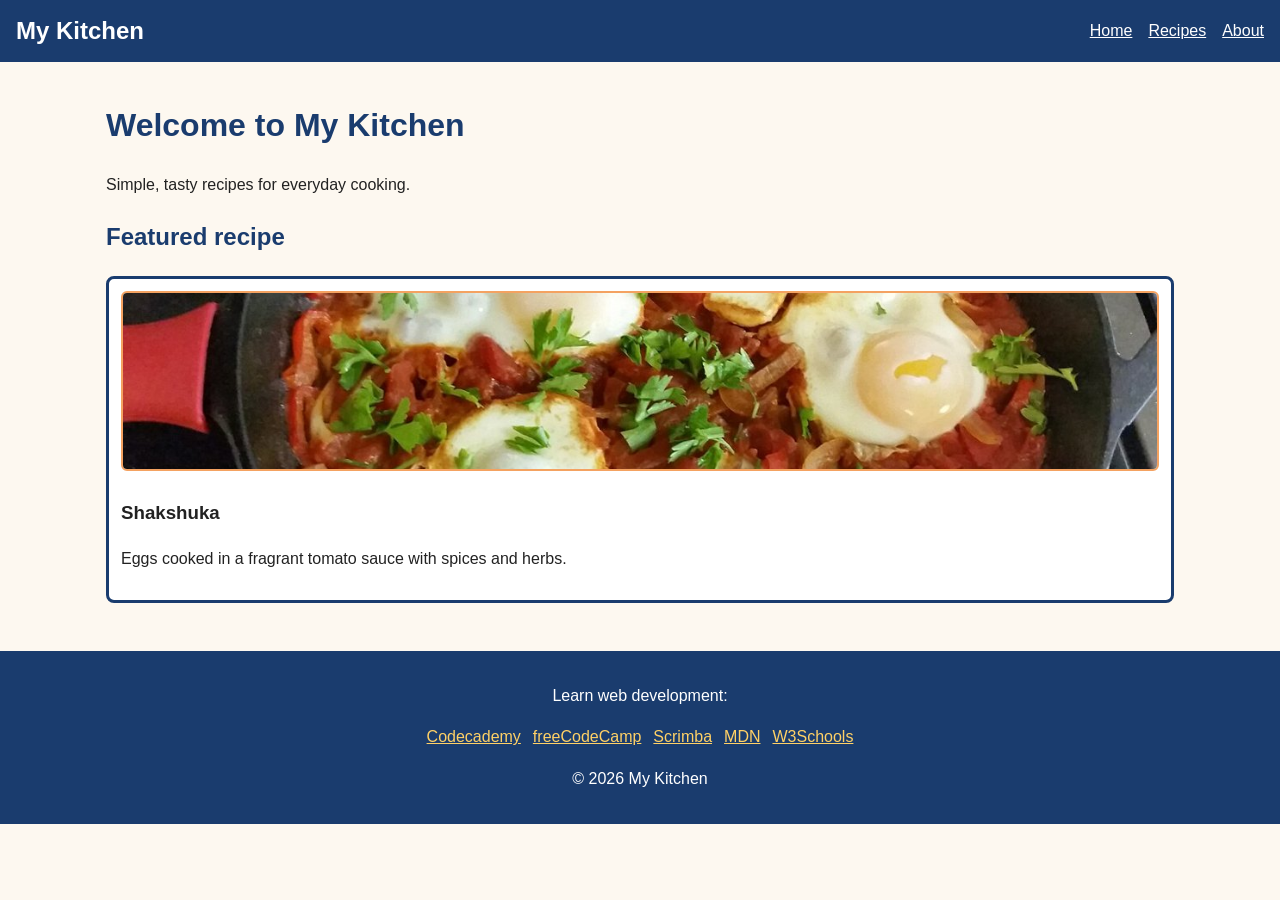
==== index.html @ f415b22b "Initial commit: recipe website" ====
<!DOCTYPE html>
<html lang="en">
<head>
  <meta charset="UTF-8">
  <meta name="viewport" content="width=device-width, initial-scale=1.0">
  <title>My Kitchen</title>
  <link rel="stylesheet" href="css/style.css">
</head>
<body>
  <header class="site-header">
    <a href="index.html" class="logo">My Kitchen</a>
    <nav>
      <ul>
        <li><a href="index.html">Home</a></li>
        <li><a href="recettes.html">Recipes</a></li>
        <li><a href="about.html">About</a></li>
      </ul>
    </nav>
  </header>

  <main>
    <h1>Welcome to My Kitchen</h1>
    <p>Simple, tasty recipes for everyday cooking.</p>

    <section>
      <h2>Featured recipe</h2>
      <article class="card">
        <img src="images/recipe2.jpg" alt="Shakshuka in a pan">
        <h3>Shakshuka</h3>
        <p>Eggs cooked in a fragrant tomato sauce with spices and herbs.</p>
      </article>
    </section>
  </main>

  <footer>
    <p>Learn web development:</p>
    <ul>
      <li><a href="https://www.codecademy.com" target="_blank" rel="noopener">Codecademy</a></li>
      <li><a href="https://www.freecodecamp.org" target="_blank" rel="noopener">freeCodeCamp</a></li>
      <li><a href="https://scrimba.com" target="_blank" rel="noopener">Scrimba</a></li>
      <li><a href="https://developer.mozilla.org" target="_blank" rel="noopener">MDN</a></li>
      <li><a href="https://www.w3schools.com" target="_blank" rel="noopener">W3Schools</a></li>
    </ul>
    <p>&copy; 2026 My Kitchen</p>
  </footer>
</body>
</html>
---- css/style.css ----
/* ==========================================================
   STYLE DE PERSONNE B (binôme 2)
   Ce fichier couvre : base, en-tête, galerie (Grid),
   tableau, formulaire, pied de page et responsive.
   ========================================================== */

/* 1. Couleurs : on les définit une fois, on les réutilise partout */
:root {
  --bleu: #1a3c6e;
  --orange: #f4a261;
  --fond: #fdf8f0;
  --texte: #222222;
}

/* 2. Base : chaque boîte compte sa bordure et son padding dans sa largeur */
* {
  box-sizing: border-box;
}

body {
  margin: 0;
  font-family: Arial, sans-serif;
  line-height: 1.6;
  color: var(--texte);
  background-color: var(--fond);
}

main {
  max-width: 1100px;
  margin: 0 auto;
  padding: 16px;
}

h1, h2 {
  color: var(--bleu);
}

/* 3. En-tête et menu (Flexbox : une ligne, le menu à droite) */
.site-header {
  display: flex;
  justify-content: space-between;
  align-items: center;
  flex-wrap: wrap;
  gap: 12px;
  padding: 12px 16px;
  background-color: var(--bleu);
}

.logo {
  color: white;
  font-size: 1.5rem;
  font-weight: bold;
  text-decoration: none;
}

.site-header ul {
  display: flex;
  gap: 16px;
  list-style: none;
  margin: 0;
  padding: 0;
}

.site-header a {
  color: white;
}

/* 4. GALERIE (CSS Grid) : par défaut 1 colonne (téléphone) */
.gallery {
  display: grid;
  grid-template-columns: 1fr;
  gap: 16px;
}

.card {
  background-color: white;
  border: 3px solid var(--bleu);
  border-radius: 8px;
  padding: 12px;
}

/* Toutes les photos ont la même taille grâce à object-fit */
.card img {
  width: 100%;
  height: 180px;
  object-fit: cover;
  border: 2px solid var(--orange);
  border-radius: 6px;
}

/* 5. TABLEAU */
table {
  width: 100%;
  border-collapse: collapse;
  background-color: white;
}

th, td {
  border: 1px solid #999999;
  padding: 8px;
  text-align: left;
}

th {
  background-color: var(--bleu);
  color: white;
}

/* 6. FORMULAIRE */
form {
  max-width: 500px;
  padding: 16px;
  background-color: white;
  border-radius: 8px;
}

label {
  display: block;
  margin-top: 12px;
  font-weight: bold;
}

input, select, textarea {
  width: 100%;
  padding: 8px;
  margin-top: 4px;
  border: 1px solid #888888;
  border-radius: 4px;
  font-family: inherit;
}

button {
  margin-top: 16px;
  padding: 10px 18px;
  border: none;
  border-radius: 4px;
  background-color: var(--bleu);
  color: white;
  cursor: pointer;
}

/* 7. PIED DE PAGE */
footer {
  margin-top: 32px;
  padding: 16px;
  background-color: var(--bleu);
  color: white;
  text-align: center;
}

footer ul {
  display: flex;
  flex-wrap: wrap;
  justify-content: center;
  gap: 12px;
  list-style: none;
  padding: 0;
}

footer a {
  color: #ffd166;
}

/* 8. RESPONSIVE : on change la disposition selon la largeur de l'écran */

/* Tablette : 2 colonnes pour la galerie */
@media (min-width: 600px) {
  .gallery {
    grid-template-columns: repeat(2, 1fr);
  }
}

/* Ordinateur : 3 colonnes pour la galerie */
@media (min-width: 1024px) {
  .gallery {
    grid-template-columns: repeat(3, 1fr);
  }
}
input[type="radio"],
input[type="checkbox"] {
  width: auto;
  margin-right: 6px;
}

fieldset label {
  display: inline;
  margin-right: 12px;
}
.tip {
  background-color: #fff3d6;
  border-left: 5px solid var(--orange);
  padding: 12px;
  margin: 16px 0;
}

.highlight {
  font-weight: bold;
  color: var(--bleu);
}
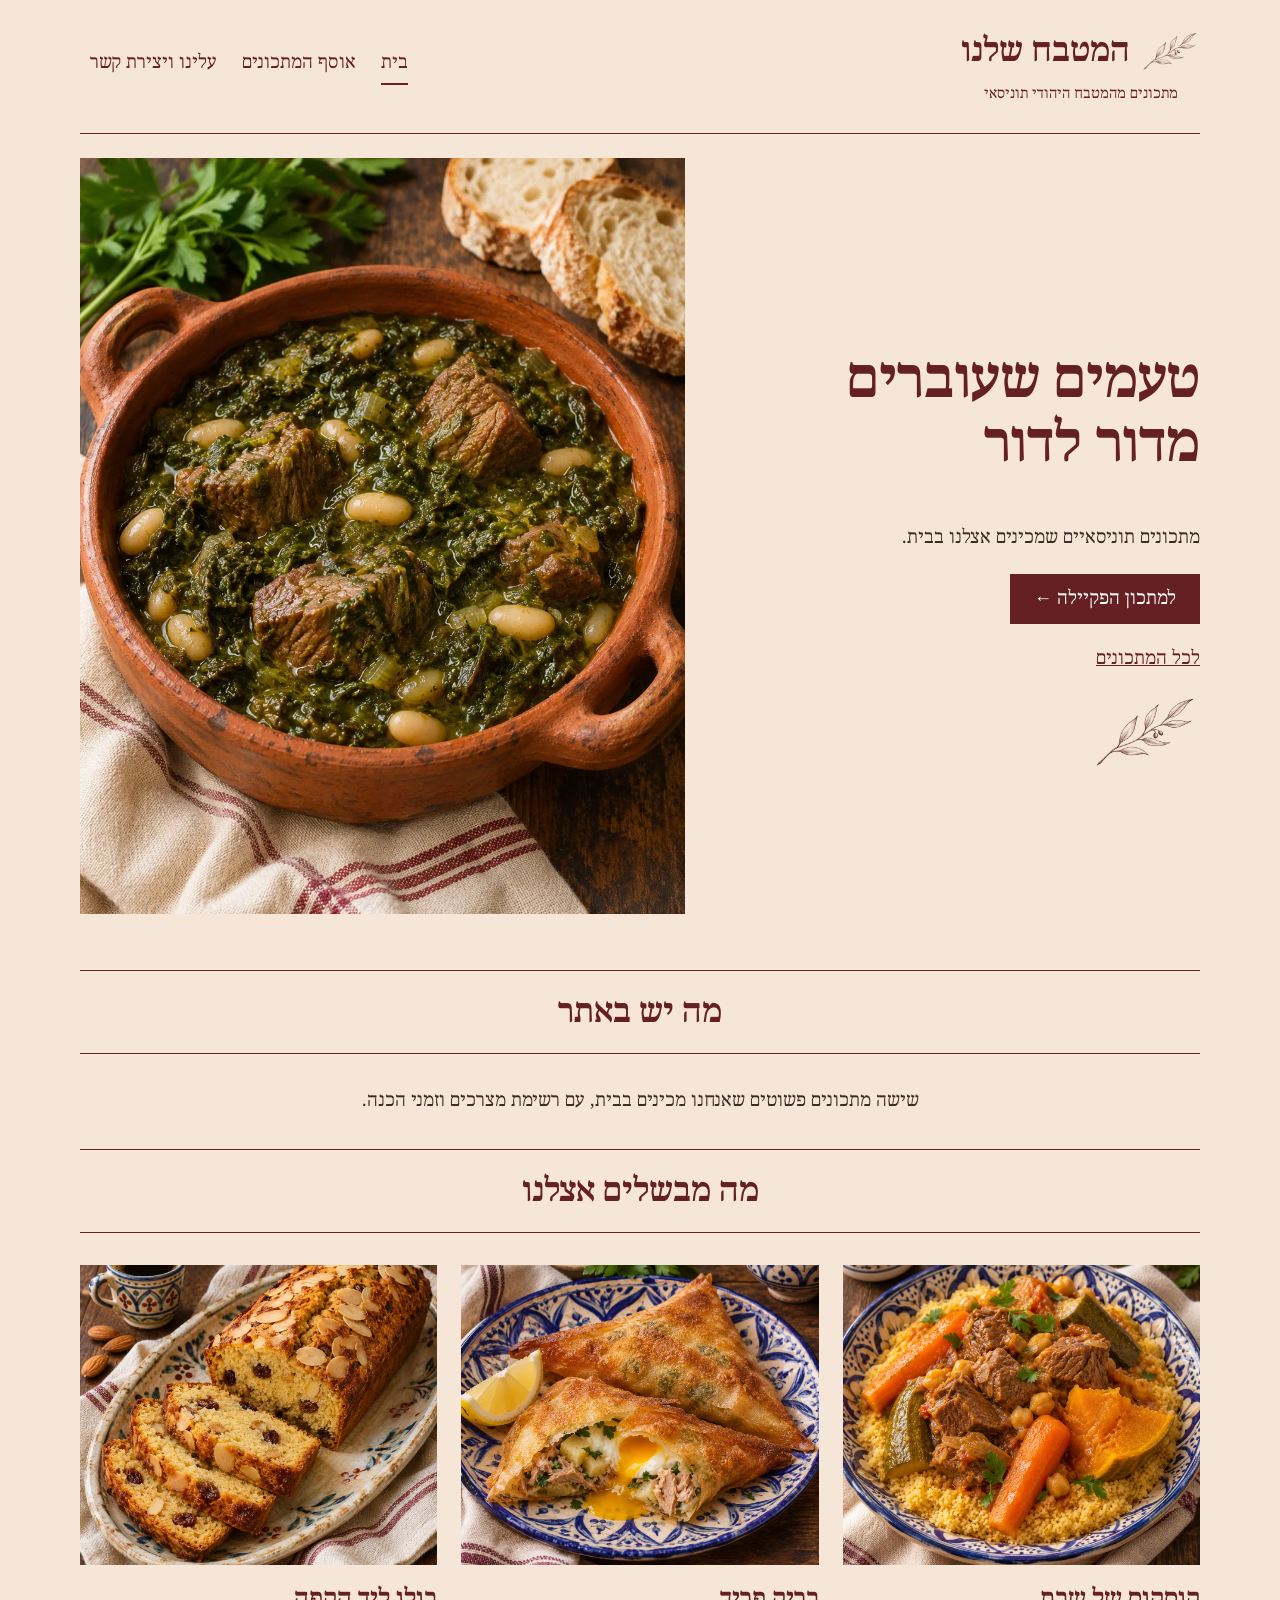
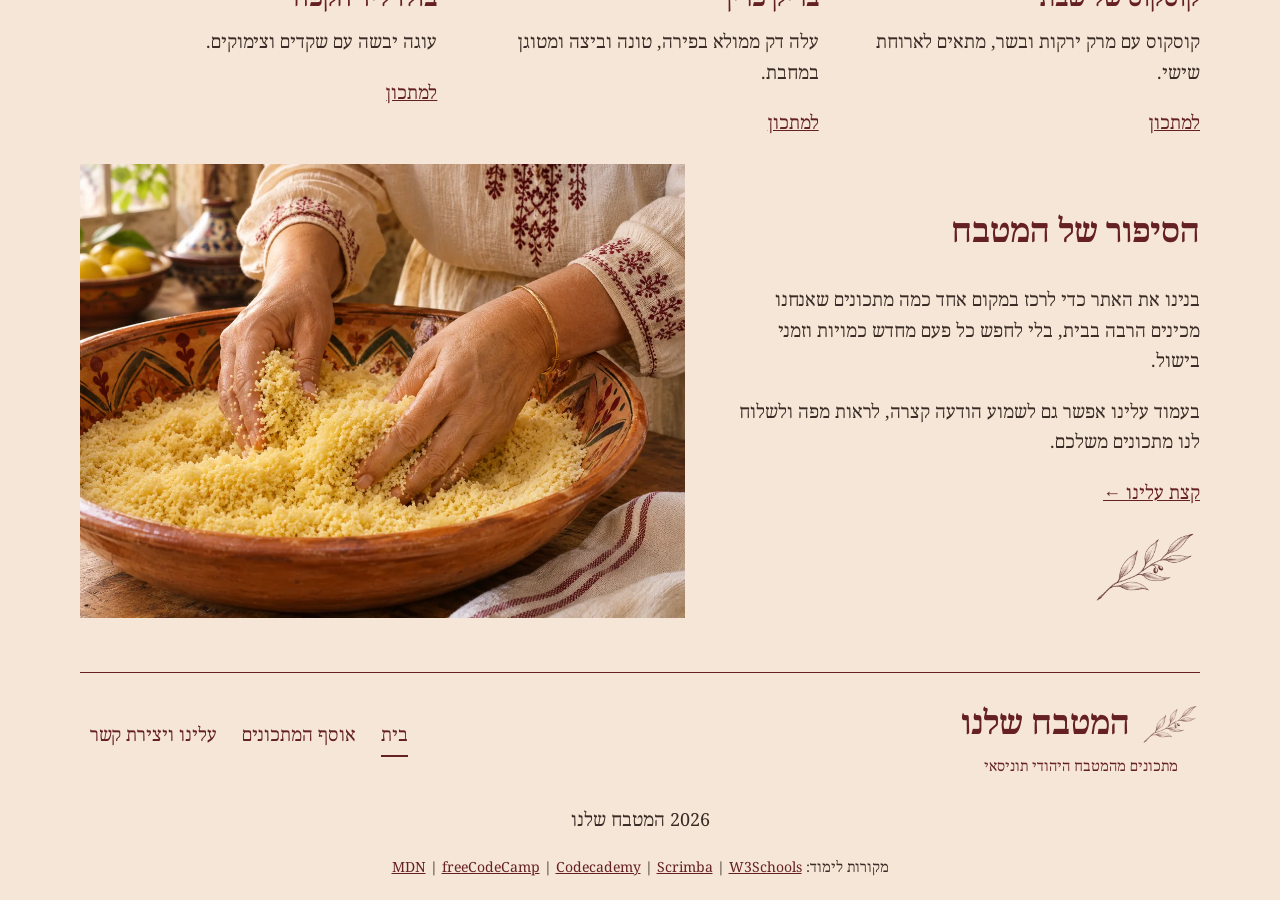
==== commit cd25124d: "Finish Hebrew RTL site, recipes page, about page and responsive CSS" ====
--- a/index.html
+++ b/index.html
@@ -1,47 +1,113 @@
 <!DOCTYPE html>
-<html lang="en">
+<html lang="he" dir="rtl">
 <head>
-  <meta charset="UTF-8">
-  <meta name="viewport" content="width=device-width, initial-scale=1.0">
-  <title>My Kitchen</title>
-  <link rel="stylesheet" href="css/style.css">
+  <meta charset="utf-8">
+  <meta name="viewport" content="width=device-width, initial-scale=1">
+  <title>המטבח שלנו - דף הבית</title>
+  <link href="https://fonts.googleapis.com/css2?family=Noto+Serif+Hebrew:wght@400;700&display=swap" rel="stylesheet">
+  <link href="css/style.css" rel="stylesheet">
 </head>
 <body>
   <header class="site-header">
-    <a href="index.html" class="logo">My Kitchen</a>
+    <a class="logo" href="index.html">
+      <span class="logo-top">
+        <img src="images/web/olive-branch.webp" alt="" class="logo-icon">
+        <strong class="logo-title">המטבח שלנו</strong>
+      </span>
+      <span class="logo-subtitle">מתכונים מהמטבח היהודי תוניסאי</span>
+    </a>
     <nav>
-      <ul>
-        <li><a href="index.html">Home</a></li>
-        <li><a href="recettes.html">Recipes</a></li>
-        <li><a href="about.html">About</a></li>
-      </ul>
+      <a href="index.html" class="active">בית</a>
+      <a href="recettes.html">אוסף המתכונים</a>
+      <a href="about.html">עלינו ויצירת קשר</a>
     </nav>
   </header>
 
   <main>
-    <h1>Welcome to My Kitchen</h1>
-    <p>Simple, tasty recipes for everyday cooking.</p>
+    <section class="row hero">
+      <div class="column">
+        <h1>טעמים שעוברים מדור לדור</h1>
+        <p>מתכונים תוניסאיים שמכינים אצלנו בבית.</p>
+        <p><a class="button" href="recettes.html#pkaila">למתכון הפקיילה &larr;</a></p>
+        <p><a href="recettes.html">לכל המתכונים</a></p>
+        <img src="images/web/olive-branch.webp" alt="" class="branch">
+      </div>
+      <img src="images/web/pkaila.webp" alt="סיר פקיילה עם בשר ושעועית לבנה" class="wide">
+    </section>
+
+    <section class="home-intro">
+      <h2 class="section-title">מה יש באתר</h2>
+      <p>שישה מתכונים פשוטים שאנחנו מכינים בבית, עם רשימת מצרכים וזמני הכנה.</p>
+    </section>
 
     <section>
-      <h2>Featured recipe</h2>
-      <article class="card">
-        <img src="images/recipe2.jpg" alt="Shakshuka in a pan">
-        <h3>Shakshuka</h3>
-        <p>Eggs cooked in a fragrant tomato sauce with spices and herbs.</p>
-      </article>
+      <h2 class="section-title">מה מבשלים אצלנו</h2>
+      <div class="cards">
+        <article class="recipe-card">
+          <a href="recettes.html#couscous">
+            <img src="images/web/couscous.webp" alt="צלחת קוסקוס עם בשר וירקות">
+          </a>
+          <h3>קוסקוס של שבת</h3>
+          <p>קוסקוס עם מרק ירקות ובשר, מתאים לארוחת שישי.</p>
+          <a href="recettes.html#couscous">למתכון</a>
+        </article>
+
+        <article class="recipe-card">
+          <a href="recettes.html#brik">
+            <img src="images/web/brik.webp" alt="בריק מטוגן עם טונה וביצה">
+          </a>
+          <h3>בריק פריך</h3>
+          <p>עלה דק ממולא בפירה, טונה וביצה ומטוגן במחבת.</p>
+          <a href="recettes.html#brik">למתכון</a>
+        </article>
+
+        <article class="recipe-card">
+          <a href="recettes.html#boulou">
+            <img src="images/web/boulou.webp" alt="פרוסות עוגת בולו עם שקדים">
+          </a>
+          <h3>בולו ליד הקפה</h3>
+          <p>עוגה יבשה עם שקדים וצימוקים.</p>
+          <a href="recettes.html#boulou">למתכון</a>
+        </article>
+      </div>
+    </section>
+
+    <section class="row">
+      <div class="column">
+        <h2>הסיפור של המטבח</h2>
+        <p>בנינו את האתר כדי לרכז במקום אחד כמה מתכונים שאנחנו מכינים הרבה בבית, בלי לחפש כל פעם מחדש כמויות וזמני בישול.</p>
+        <p>בעמוד עלינו אפשר גם לשמוע הודעה קצרה, לראות מפה ולשלוח לנו מתכונים משלכם.</p>
+        <p><a href="about.html">קצת עלינו &larr;</a></p>
+        <img src="images/web/olive-branch.webp" alt="" class="branch">
+      </div>
+      <img src="images/web/making-couscous.webp" alt="הכנת קוסקוס בקערה" class="wide">
     </section>
   </main>
 
   <footer>
-    <p>Learn web development:</p>
-    <ul>
-      <li><a href="https://www.codecademy.com" target="_blank" rel="noopener">Codecademy</a></li>
-      <li><a href="https://www.freecodecamp.org" target="_blank" rel="noopener">freeCodeCamp</a></li>
-      <li><a href="https://scrimba.com" target="_blank" rel="noopener">Scrimba</a></li>
-      <li><a href="https://developer.mozilla.org" target="_blank" rel="noopener">MDN</a></li>
-      <li><a href="https://www.w3schools.com" target="_blank" rel="noopener">W3Schools</a></li>
-    </ul>
-    <p>&copy; 2026 My Kitchen</p>
+    <div class="footer-top">
+      <a class="logo" href="index.html">
+        <span class="logo-top">
+          <img src="images/web/olive-branch.webp" alt="" class="logo-icon">
+          <strong class="logo-title">המטבח שלנו</strong>
+        </span>
+        <span class="logo-subtitle">מתכונים מהמטבח היהודי תוניסאי</span>
+      </a>
+      <nav>
+        <a href="index.html" class="active">בית</a>
+        <a href="recettes.html">אוסף המתכונים</a>
+        <a href="about.html">עלינו ויצירת קשר</a>
+      </nav>
+    </div>
+    <p>2026 המטבח שלנו</p>
+    <p class="learning-links">
+      מקורות לימוד:
+        <a href="https://developer.mozilla.org/" target="_blank">MDN</a> |
+        <a href="https://www.freecodecamp.org/" target="_blank">freeCodeCamp</a> |
+        <a href="https://www.codecademy.com/" target="_blank">Codecademy</a> |
+        <a href="https://scrimba.com/" target="_blank">Scrimba</a> |
+        <a href="https://www.w3schools.com/" target="_blank">W3Schools</a>
+    </p>
   </footer>
 </body>
 </html>
--- a/css/style.css
+++ b/css/style.css
@@ -1,199 +1,218 @@
-/* ==========================================================
-   STYLE DE PERSONNE B (binôme 2)
-   Ce fichier couvre : base, en-tête, galerie (Grid),
-   tableau, formulaire, pied de page et responsive.
-   ========================================================== */
-
-/* 1. Couleurs : on les définit une fois, on les réutilise partout */
-:root {
-  --bleu: #1a3c6e;
-  --orange: #f4a261;
-  --fond: #fdf8f0;
-  --texte: #222222;
-}
-
-/* 2. Base : chaque boîte compte sa bordure et son padding dans sa largeur */
+/* עיצוב בסיסי לכל הדפים */
 * {
   box-sizing: border-box;
 }
-
 body {
-  margin: 0;
-  font-family: Arial, sans-serif;
-  line-height: 1.6;
-  color: var(--texte);
-  background-color: var(--fond);
-}
-
-main {
-  max-width: 1100px;
-  margin: 0 auto;
-  padding: 16px;
-}
-
-h1, h2 {
-  color: var(--bleu);
-}
-
-/* 3. En-tête et menu (Flexbox : une ligne, le menu à droite) */
+  width: 90%;
+  max-width: 1120px;
+  margin: auto;
+  background: #f6e6d7;
+  color: #392b25;
+  font-family: "Noto Serif Hebrew", serif;
+  font-size: 18px;
+  line-height: 1.7;
+}
+img {
+  display: block;
+  max-width: 100%;
+  height: auto;
+}
+a, h1, h2, h3 {
+  color: #642023;
+}
+h1 {
+  font-size: 46px;
+}
+h2 {
+  font-size: 32px;
+}
+h3 {
+  font-size: 24px;
+}
+p {
+  margin: 0 0 20px;
+}
+
+/* כותרת, תפריט ושורות של שני טורים (Flexbox) */
+.site-header, .footer-top, .row {
+  display: flex;
+  align-items: center;
+  justify-content: space-between;
+  gap: 30px;
+  padding: 24px 0;
+}
 .site-header {
+  border-bottom: 1px solid #642023;
+}
+.column {
+  width: 42%;
+}
+.wide {
+  width: 54%;
+}
+.logo {
+  text-align: center;
+  text-decoration: none;
+}
+.logo-top {
   display: flex;
-  justify-content: space-between;
   align-items: center;
-  flex-wrap: wrap;
-  gap: 12px;
-  padding: 12px 16px;
-  background-color: var(--bleu);
-}
-
-.logo {
+  justify-content: center;
+  gap: 10px;
+}
+.logo-icon {
+  width: 60px;
+}
+.logo-title {
+  font-size: 32px;
+}
+.logo-subtitle, .note, .learning-links {
+  font-size: 14px;
+}
+nav a {
+  display: inline-block;
+  margin: 5px 10px;
+  padding-bottom: 4px;
+  text-decoration: none;
+  border-bottom: 2px solid transparent;
+  transition: 0.2s;
+}
+nav a:hover, nav .active {
+  border-bottom-color: #642023;
+}
+.hero h1 {
+  font-size: 54px;
+  line-height: 1.2;
+}
+.branch {
+  width: 110px;
+}
+.button {
+  display: inline-block;
+  padding: 10px 24px;
+  background: #642023;
   color: white;
-  font-size: 1.5rem;
-  font-weight: bold;
   text-decoration: none;
-}
-
-.site-header ul {
-  display: flex;
-  gap: 16px;
-  list-style: none;
-  margin: 0;
-  padding: 0;
-}
-
-.site-header a {
+  transition: 0.2s;
+}
+.button:hover {
+  background: #451619;
+}
+.section-title, .tip {
+  padding: 14px 0;
+  border-top: 1px solid #642023;
+  border-bottom: 1px solid #642023;
+}
+.section-title, .home-intro, .welcome, .page-heading, .center, footer {
+  text-align: center;
+}
+.section-title, .page-heading {
+  margin: 32px 0;
+}
+
+/* גלריית המתכונים (CSS Grid) */
+.cards {
+  display: grid;
+  grid-template-columns: repeat(3, 1fr);
+  gap: 24px;
+}
+.recipe-card img {
+  width: 100%;
+  height: 300px;
+  object-fit: cover;
+}
+.recipe-card h3 {
+  margin: 14px 0 8px;
+}
+.recipe-detail, footer {
+  border-top: 1px solid #642023;
+  margin-top: 30px;
+}
+.recipe-body, .contact {
+  align-items: flex-start;
+}
+.table-scroll {
+  overflow-x: auto;
+}
+table {
+  width: 100%;
+  border-collapse: collapse;
+}
+th, td {
+  padding: 10px;
+  border: 1px solid #a98978;
+  text-align: right;
+}
+thead {
+  background: #642023;
   color: white;
 }
 
-/* 4. GALERIE (CSS Grid) : par défaut 1 colonne (téléphone) */
-.gallery {
-  display: grid;
-  grid-template-columns: 1fr;
-  gap: 16px;
-}
-
-.card {
-  background-color: white;
-  border: 3px solid var(--bleu);
-  border-radius: 8px;
-  padding: 12px;
-}
-
-/* Toutes les photos ont la même taille grâce à object-fit */
-.card img {
-  width: 100%;
-  height: 180px;
-  object-fit: cover;
-  border: 2px solid var(--orange);
-  border-radius: 6px;
-}
-
-/* 5. TABLEAU */
-table {
-  width: 100%;
-  border-collapse: collapse;
-  background-color: white;
-}
-
-th, td {
-  border: 1px solid #999999;
-  padding: 8px;
-  text-align: left;
-}
-
-th {
-  background-color: var(--bleu);
-  color: white;
-}
-
-/* 6. FORMULAIRE */
-form {
-  max-width: 500px;
-  padding: 16px;
-  background-color: white;
-  border-radius: 8px;
-}
-
+/* טופס ומדיה */
 label {
   display: block;
-  margin-top: 12px;
-  font-weight: bold;
-}
-
+  margin-top: 14px;
+}
 input, select, textarea {
   width: 100%;
-  padding: 8px;
-  margin-top: 4px;
-  border: 1px solid #888888;
-  border-radius: 4px;
-  font-family: inherit;
-}
-
+  padding: 10px;
+  border: 1px solid #a98978;
+  background: #fff9f2;
+  font: inherit;
+}
+fieldset {
+  margin-top: 16px;
+  padding: 12px;
+  border: 1px solid #a98978;
+}
+.choice {
+  width: auto;
+}
 button {
-  margin-top: 16px;
   padding: 10px 18px;
-  border: none;
-  border-radius: 4px;
-  background-color: var(--bleu);
+  margin-top: 18px;
+  background: #642023;
   color: white;
+  border: 1px solid #642023;
   cursor: pointer;
-}
-
-/* 7. PIED DE PAGE */
-footer {
-  margin-top: 32px;
-  padding: 16px;
-  background-color: var(--bleu);
-  color: white;
-  text-align: center;
-}
-
-footer ul {
-  display: flex;
-  flex-wrap: wrap;
-  justify-content: center;
-  gap: 12px;
-  list-style: none;
-  padding: 0;
-}
-
-footer a {
-  color: #ffd166;
-}
-
-/* 8. RESPONSIVE : on change la disposition selon la largeur de l'écran */
-
-/* Tablette : 2 colonnes pour la galerie */
-@media (min-width: 600px) {
-  .gallery {
+  font: inherit;
+}
+audio {
+  width: 100%;
+  max-width: 500px;
+}
+embed, iframe {
+  width: 100%;
+  border: 1px solid #a98978;
+  margin-bottom: 16px;
+}
+
+/* התאמה למסך טאבלט */
+@media (max-width: 900px) {
+  .cards {
     grid-template-columns: repeat(2, 1fr);
   }
-}
-
-/* Ordinateur : 3 colonnes pour la galerie */
-@media (min-width: 1024px) {
-  .gallery {
-    grid-template-columns: repeat(3, 1fr);
-  }
-}
-input[type="radio"],
-input[type="checkbox"] {
-  width: auto;
-  margin-right: 6px;
-}
-
-fieldset label {
-  display: inline;
-  margin-right: 12px;
-}
-.tip {
-  background-color: #fff3d6;
-  border-left: 5px solid var(--orange);
-  padding: 12px;
-  margin: 16px 0;
-}
-
-.highlight {
-  font-weight: bold;
-  color: var(--bleu);
-}+  .hero h1 {
+    font-size: 42px;
+  }
+}
+
+/* התאמה למסך טלפון */
+@media (max-width: 650px) {
+  body {
+    font-size: 16px;
+  }
+  h1, h2 {
+    font-size: 28px;
+  }
+  .site-header, .footer-top, .row {
+    flex-direction: column;
+    align-items: stretch;
+  }
+  .column, .wide {
+    width: 100%;
+  }
+  .cards {
+    grid-template-columns: 1fr;
+  }
+}
